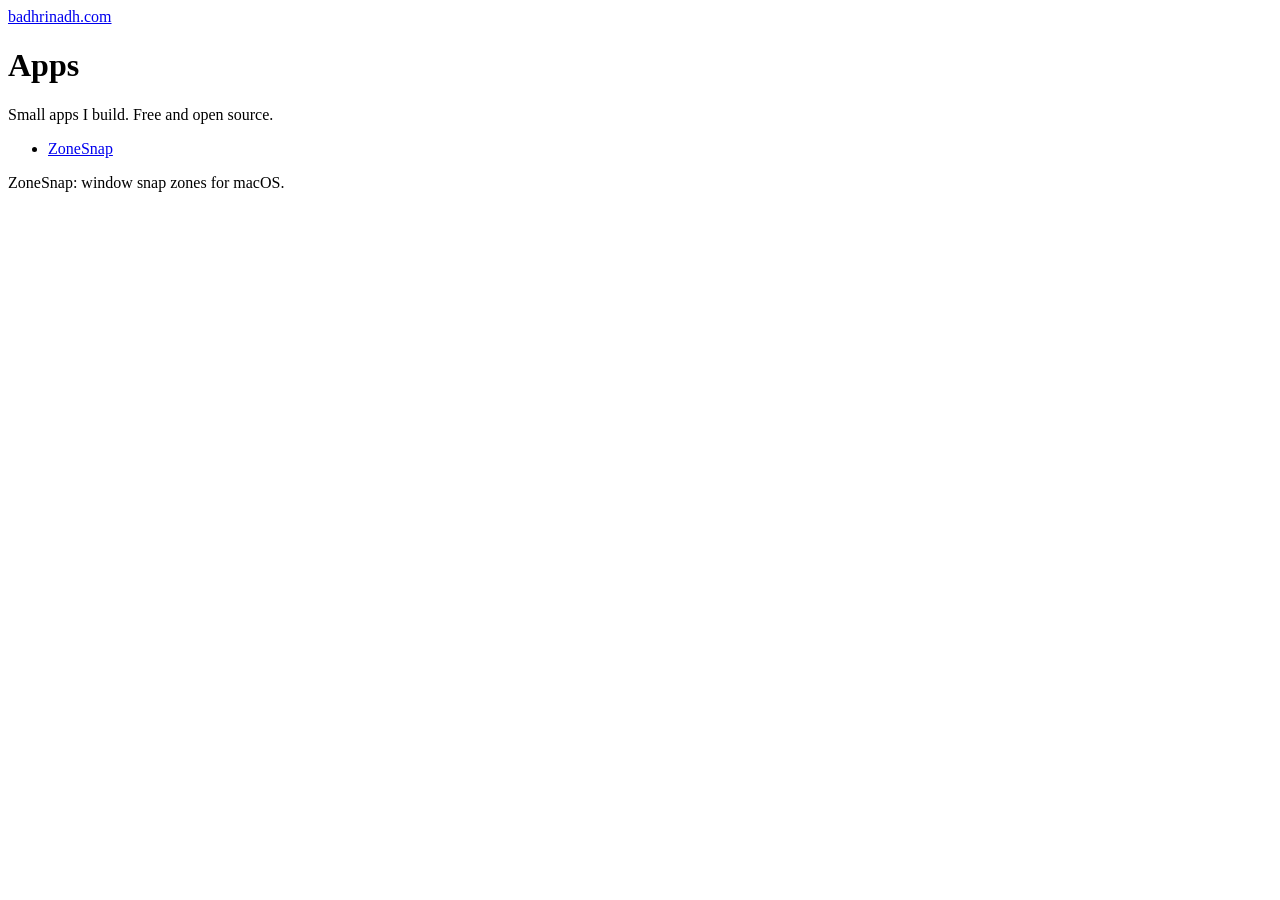
==== site/index.html @ aa6e45ac "Add apps.badhrinadh.com site and Cloudflare config" ====
<!DOCTYPE html>
<html lang="en">
<head>
<meta charset="utf-8">
<meta name="viewport" content="width=device-width, initial-scale=1, viewport-fit=cover">
<meta name="color-scheme" content="light dark">
<title>Apps</title>
<meta name="description" content="Small apps I build. Free and open source.">
<link rel="stylesheet" href="/assets/theme.css">
</head>
<body>
<main class="page wide">
  <a class="back" href="https://badhrinadh.com">badhrinadh.com</a>

  <h1>Apps</h1>
  <p class="lede">Small apps I build. Free and open source.</p>

  <ul class="games">
    <li><a href="/zonesnap/"><span class="name">ZoneSnap</span></a></li>
  </ul>

  <p class="keys">ZoneSnap: window snap zones for macOS.</p>
</main>
</body>
</html>
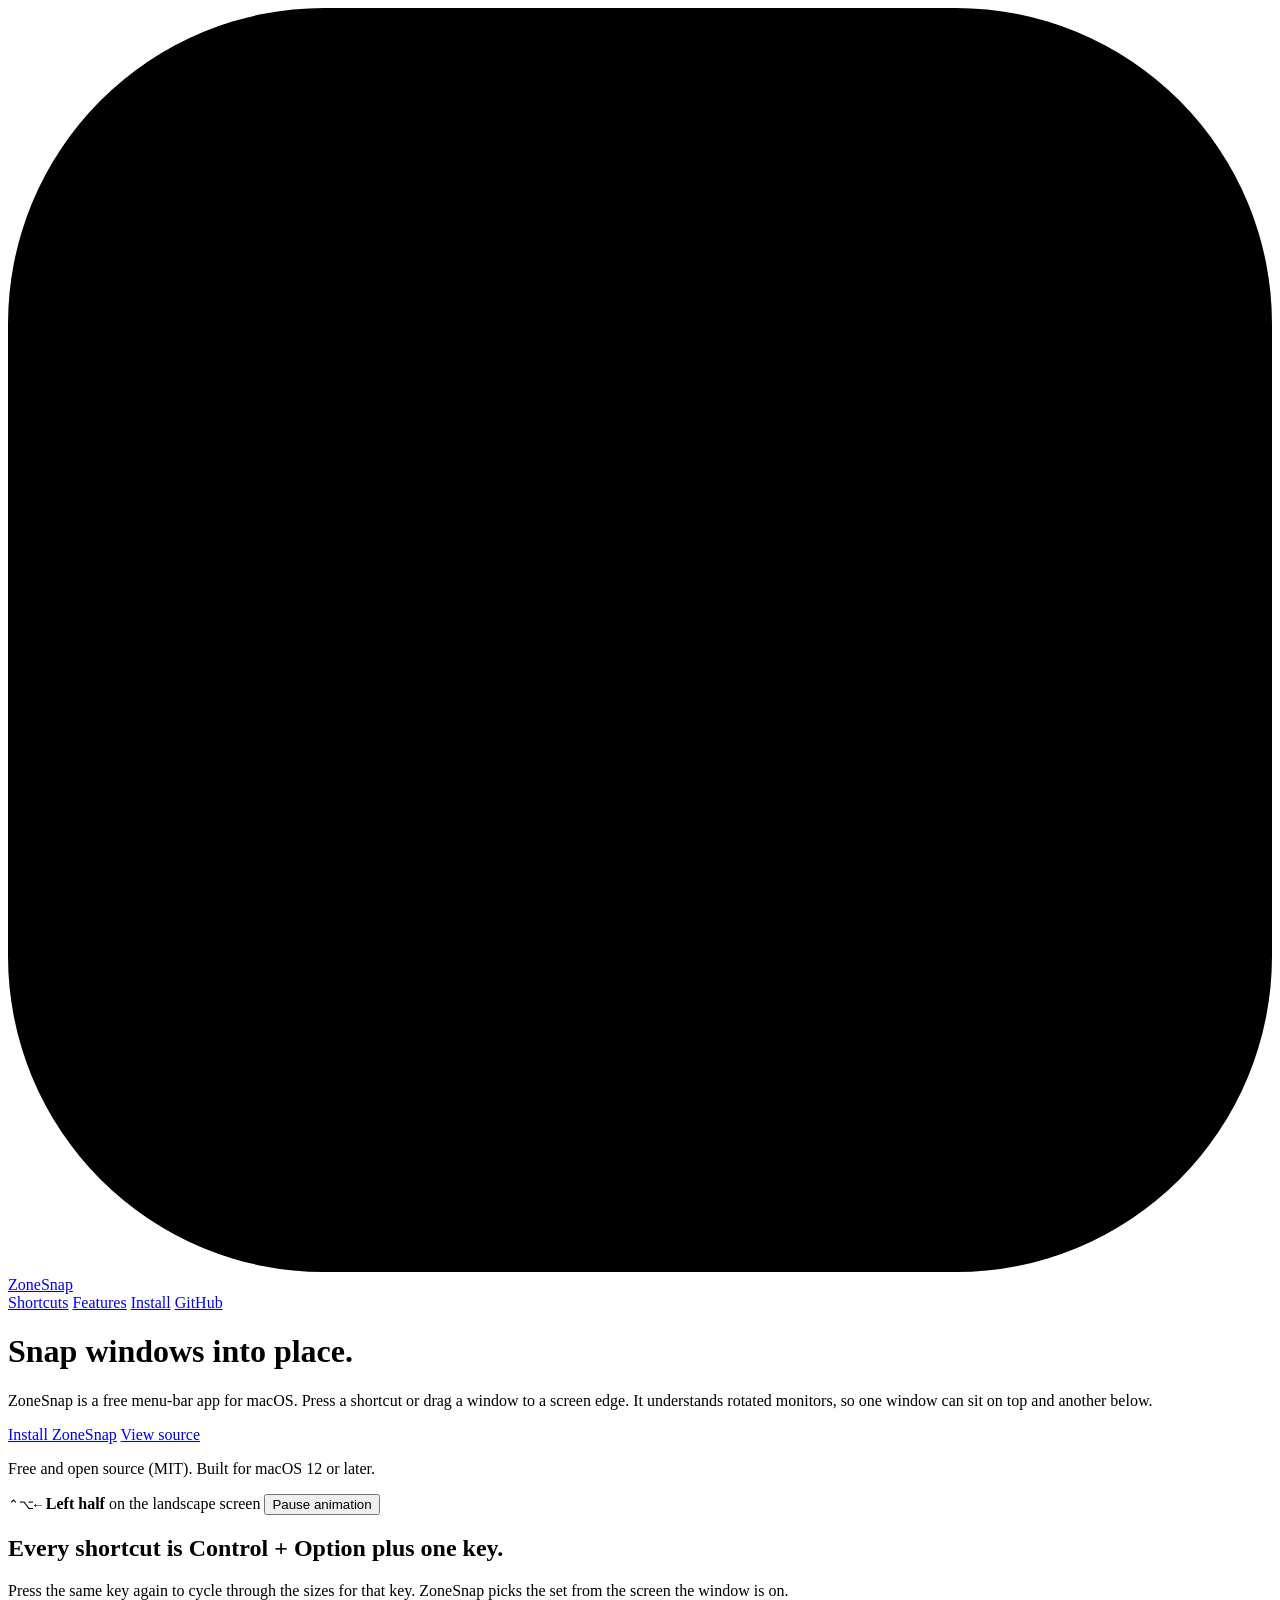
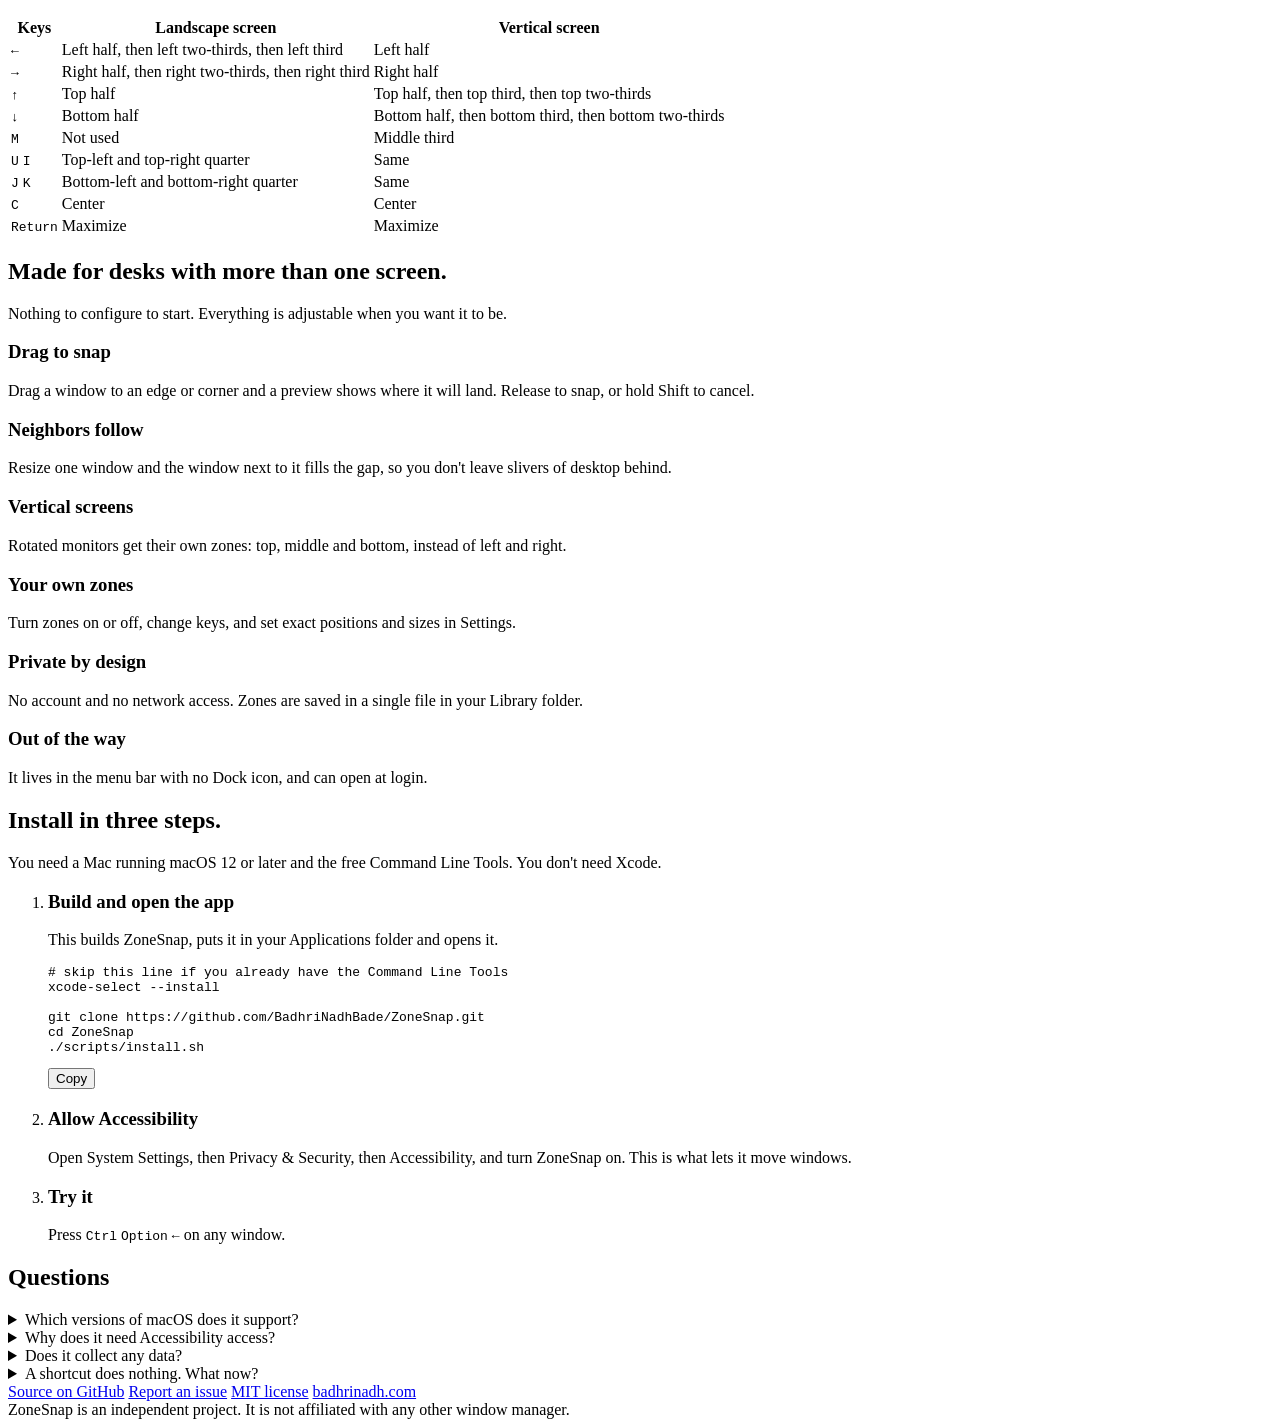
==== commit aa64940c: "Redesign app.badhrinadh.com as a landing page; fix subdomain" ====
--- a/site/index.html
+++ b/site/index.html
@@ -4,22 +4,229 @@
 <meta charset="utf-8">
 <meta name="viewport" content="width=device-width, initial-scale=1, viewport-fit=cover">
 <meta name="color-scheme" content="light dark">
-<title>Apps</title>
-<meta name="description" content="Small apps I build. Free and open source.">
+<title>ZoneSnap: window snap zones for macOS</title>
+<meta name="description" content="A free, open source menu-bar app that snaps windows into place with a shortcut or a drag. Works with rotated monitors.">
+<meta property="og:title" content="ZoneSnap">
+<meta property="og:description" content="Snap windows into place on macOS. Free and open source.">
+<meta property="og:type" content="website">
+<meta property="og:url" content="https://app.badhrinadh.com/">
+<link rel="canonical" href="https://app.badhrinadh.com/">
+<link rel="icon" href="data:image/svg+xml,%3Csvg xmlns='http://www.w3.org/2000/svg' viewBox='0 0 32 32'%3E%3Crect width='32' height='32' rx='8' fill='%230c7a86'/%3E%3Crect x='6' y='6' width='9' height='20' rx='2' fill='white'/%3E%3Crect x='17' y='6' width='9' height='9' rx='2' fill='white'/%3E%3Crect x='17' y='17' width='9' height='9' rx='2' fill='white' opacity='.55'/%3E%3C/svg%3E">
 <link rel="stylesheet" href="/assets/theme.css">
 </head>
 <body>
-<main class="page wide">
-  <a class="back" href="https://badhrinadh.com">badhrinadh.com</a>
-
-  <h1>Apps</h1>
-  <p class="lede">Small apps I build. Free and open source.</p>
-
-  <ul class="games">
-    <li><a href="/zonesnap/"><span class="name">ZoneSnap</span></a></li>
-  </ul>
-
-  <p class="keys">ZoneSnap: window snap zones for macOS.</p>
-</main>
+<div class="wrap">
+  <header class="top">
+    <a class="brand" href="/">
+      <svg viewBox="0 0 32 32" aria-hidden="true"><rect width="32" height="32" rx="8" fill="var(--zone)"/><rect x="6" y="6" width="9" height="20" rx="2" fill="var(--zone-ink)"/><rect x="17" y="6" width="9" height="9" rx="2" fill="var(--zone-ink)"/><rect x="17" y="17" width="9" height="9" rx="2" fill="var(--zone-ink)" opacity=".55"/></svg>
+      ZoneSnap
+    </a>
+    <nav aria-label="Page">
+      <a class="opt" href="#shortcuts">Shortcuts</a>
+      <a class="opt" href="#features">Features</a>
+      <a class="opt" href="#install">Install</a>
+      <a class="btn" href="https://github.com/BadhriNadhBade/ZoneSnap">GitHub</a>
+    </nav>
+  </header>
+
+  <main>
+    <div class="hero">
+      <div>
+        <h1>Snap windows into place.</h1>
+        <p class="lede">ZoneSnap is a free menu-bar app for macOS. Press a shortcut or drag a window to a screen edge. It understands rotated monitors, so one window can sit on top and another below.</p>
+        <div class="cta">
+          <a class="btn primary" href="#install">Install ZoneSnap</a>
+          <a class="btn" href="https://github.com/BadhriNadhBade/ZoneSnap">View source</a>
+        </div>
+        <p class="fine">Free and open source (MIT). Built for macOS 12 or later.</p>
+      </div>
+
+      <div class="demo">
+        <div class="desk" aria-hidden="true">
+          <div class="screen land" id="land">
+            <div class="win a" id="wa"><i></i></div>
+          </div>
+          <div class="screen port" id="port">
+            <div class="win b" id="wb"><i></i></div>
+            <div class="win c" id="wc"><i></i></div>
+          </div>
+        </div>
+        <div class="readout">
+          <span class="keys" id="keys" aria-hidden="true"></span>
+          <span class="what" id="what">Left half</span>
+          <button class="toggle" id="toggle" type="button" aria-pressed="false">Pause animation</button>
+        </div>
+      </div>
+    </div>
+
+    <section id="shortcuts">
+      <div class="head">
+        <h2>Every shortcut is Control + Option plus one key.</h2>
+        <p class="lede">Press the same key again to cycle through the sizes for that key. ZoneSnap picks the set from the screen the window is on.</p>
+      </div>
+      <div class="tablewrap">
+        <table>
+          <thead>
+            <tr><th scope="col">Keys</th><th scope="col">Landscape screen</th><th scope="col">Vertical screen</th></tr>
+          </thead>
+          <tbody>
+            <tr><td><kbd>←</kbd></td><td>Left half, then left two-thirds, then left third</td><td>Left half</td></tr>
+            <tr><td><kbd>→</kbd></td><td>Right half, then right two-thirds, then right third</td><td>Right half</td></tr>
+            <tr><td><kbd>↑</kbd></td><td>Top half</td><td>Top half, then top third, then top two-thirds</td></tr>
+            <tr><td><kbd>↓</kbd></td><td>Bottom half</td><td>Bottom half, then bottom third, then bottom two-thirds</td></tr>
+            <tr><td><kbd>M</kbd></td><td>Not used</td><td>Middle third</td></tr>
+            <tr><td><kbd>U</kbd> <kbd>I</kbd></td><td>Top-left and top-right quarter</td><td>Same</td></tr>
+            <tr><td><kbd>J</kbd> <kbd>K</kbd></td><td>Bottom-left and bottom-right quarter</td><td>Same</td></tr>
+            <tr><td><kbd>C</kbd></td><td>Center</td><td>Center</td></tr>
+            <tr><td><kbd>Return</kbd></td><td>Maximize</td><td>Maximize</td></tr>
+          </tbody>
+        </table>
+      </div>
+    </section>
+
+    <section id="features">
+      <div class="head">
+        <h2>Made for desks with more than one screen.</h2>
+        <p class="lede">Nothing to configure to start. Everything is adjustable when you want it to be.</p>
+      </div>
+      <div class="feats">
+        <div class="feat"><h3>Drag to snap</h3><p>Drag a window to an edge or corner and a preview shows where it will land. Release to snap, or hold Shift to cancel.</p></div>
+        <div class="feat"><h3>Neighbors follow</h3><p>Resize one window and the window next to it fills the gap, so you don't leave slivers of desktop behind.</p></div>
+        <div class="feat"><h3>Vertical screens</h3><p>Rotated monitors get their own zones: top, middle and bottom, instead of left and right.</p></div>
+        <div class="feat"><h3>Your own zones</h3><p>Turn zones on or off, change keys, and set exact positions and sizes in Settings.</p></div>
+        <div class="feat"><h3>Private by design</h3><p>No account and no network access. Zones are saved in a single file in your Library folder.</p></div>
+        <div class="feat"><h3>Out of the way</h3><p>It lives in the menu bar with no Dock icon, and can open at login.</p></div>
+      </div>
+    </section>
+
+    <section id="install">
+      <div class="head">
+        <h2>Install in three steps.</h2>
+        <p class="lede">You need a Mac running macOS 12 or later and the free Command Line Tools. You don't need Xcode.</p>
+      </div>
+      <ol class="steps">
+        <li>
+          <h3>Build and open the app</h3>
+          <p>This builds ZoneSnap, puts it in your Applications folder and opens it.</p>
+          <div class="code">
+<pre id="cmds"><code><span class="c"># skip this line if you already have the Command Line Tools</span>
+xcode-select --install
+
+git clone https://github.com/BadhriNadhBade/ZoneSnap.git
+cd ZoneSnap
+./scripts/install.sh</code></pre>
+            <button class="copy" id="copy" type="button">Copy</button>
+          </div>
+        </li>
+        <li>
+          <h3>Allow Accessibility</h3>
+          <p>Open System Settings, then Privacy &amp; Security, then Accessibility, and turn ZoneSnap on. This is what lets it move windows.</p>
+        </li>
+        <li>
+          <h3>Try it</h3>
+          <p>Press <kbd>Ctrl</kbd> <kbd>Option</kbd> <kbd>←</kbd> on any window.</p>
+        </li>
+      </ol>
+    </section>
+
+    <section id="faq">
+      <div class="head">
+        <h2>Questions</h2>
+        <p class="lede"></p>
+      </div>
+      <div class="faq">
+        <details>
+          <summary>Which versions of macOS does it support?</summary>
+          <p>ZoneSnap is built for macOS 12 (Monterey) and later, and has been tested on macOS 12. If you try it on a newer version, please <a href="https://github.com/BadhriNadhBade/ZoneSnap/issues">tell me how it went</a>.</p>
+        </details>
+        <details>
+          <summary>Why does it need Accessibility access?</summary>
+          <p>macOS only lets apps move and resize other apps' windows with that permission. ZoneSnap uses it for nothing else.</p>
+        </details>
+        <details>
+          <summary>Does it collect any data?</summary>
+          <p>No. There is no account, no analytics and no network access. The source is open, so you can check.</p>
+        </details>
+        <details>
+          <summary>A shortcut does nothing. What now?</summary>
+          <p>Another app may already use it, so change the key in Settings. If none of them work, open the ZoneSnap menu: if it starts with a warning about Accessibility, click it and turn ZoneSnap on. After a rebuild the old entry can go stale, so remove it with the minus button and add it again.</p>
+        </details>
+      </div>
+    </section>
+  </main>
+
+  <footer>
+    <div class="row">
+      <a href="https://github.com/BadhriNadhBade/ZoneSnap">Source on GitHub</a>
+      <a href="https://github.com/BadhriNadhBade/ZoneSnap/issues">Report an issue</a>
+      <a href="https://github.com/BadhriNadhBade/ZoneSnap/blob/main/LICENSE">MIT license</a>
+      <a href="https://badhrinadh.com">badhrinadh.com</a>
+    </div>
+    <div class="row">ZoneSnap is an independent project. It is not affiliated with any other window manager.</div>
+  </footer>
+</div>
+
+<script>
+(function () {
+  // Zones as fractions of a screen: x, y, w, h.
+  var Z = {
+    center: [.15, .1, .7, .8], left: [0, 0, .5, 1], left23: [0, 0, 2 / 3, 1],
+    full: [0, 0, 1, 1], top: [0, 0, 1, .5], bottom: [0, .5, 1, .5]
+  };
+  var win = { a: document.getElementById('wa'), b: document.getElementById('wb'), c: document.getElementById('wc') };
+  var state = { a: 'center', b: 'full', c: 'full' };
+  var steps = [
+    { w: 'a', z: 'left',   keys: ['⌃', '⌥', '←'], text: '<b>Left half</b> on the landscape screen' },
+    { w: 'a', z: 'left23', keys: ['⌃', '⌥', '←'], text: 'Press again: <b>left two-thirds</b>' },
+    { w: 'b', z: 'top',    keys: ['⌃', '⌥', '↑'], text: '<b>Top half</b> on the vertical screen' },
+    { w: 'c', z: 'bottom', keys: ['⌃', '⌥', '↓'], text: '<b>Bottom half</b> for the other window' },
+    { w: 'a', z: 'full',   keys: ['⌃', '⌥', '↩'], text: '<b>Maximize</b>' },
+    { w: 'a', z: 'center', keys: ['⌃', '⌥', 'C'], text: '<b>Center</b>', reset: true }
+  ];
+  var keysEl = document.getElementById('keys'), whatEl = document.getElementById('what');
+  var btn = document.getElementById('toggle');
+  var i = 0, timer = null;
+
+  function place(k) {
+    var z = Z[state[k]], s = win[k].style;
+    s.left = z[0] * 100 + '%'; s.top = z[1] * 100 + '%';
+    s.width = z[2] * 100 + '%'; s.height = z[3] * 100 + '%';
+  }
+  function render(step) {
+    for (var k in win) win[k].classList.toggle('hot', k === step.w);
+    keysEl.textContent = '';
+    step.keys.forEach(function (t) { var e = document.createElement('kbd'); e.textContent = t; keysEl.appendChild(e); });
+    whatEl.innerHTML = step.text;
+  }
+  function apply(n) {
+    var s = steps[n];
+    if (n === 0) { state = { a: 'center', b: 'full', c: 'full' }; place('b'); place('c'); }
+    state[s.w] = s.z;
+    place(s.w); if (n === 0) place('a');
+    render(s);
+  }
+  function tick() { apply(i); i = (i + 1) % steps.length; }
+  function play() { if (timer) return; timer = setInterval(tick, 2200); btn.textContent = 'Pause animation'; btn.setAttribute('aria-pressed', 'false'); }
+  function pause() { clearInterval(timer); timer = null; btn.textContent = 'Play animation'; btn.setAttribute('aria-pressed', 'true'); }
+
+  ['a', 'b', 'c'].forEach(place);
+  var reduce = window.matchMedia && matchMedia('(prefers-reduced-motion: reduce)').matches;
+  if (reduce) {
+    for (var n = 0; n < 4; n++) apply(n);
+    i = 4; pause();
+  } else {
+    tick(); play();
+  }
+  btn.addEventListener('click', function () { timer ? pause() : play(); });
+
+  var copy = document.getElementById('copy');
+  copy.addEventListener('click', function () {
+    var text = document.getElementById('cmds').innerText;
+    var done = function (ok) { copy.textContent = ok ? 'Copied' : 'Press Cmd+C'; setTimeout(function () { copy.textContent = 'Copy'; }, 1600); };
+    if (navigator.clipboard) navigator.clipboard.writeText(text).then(function () { done(true); }, function () { done(false); });
+    else done(false);
+  });
+})();
+</script>
 </body>
 </html>
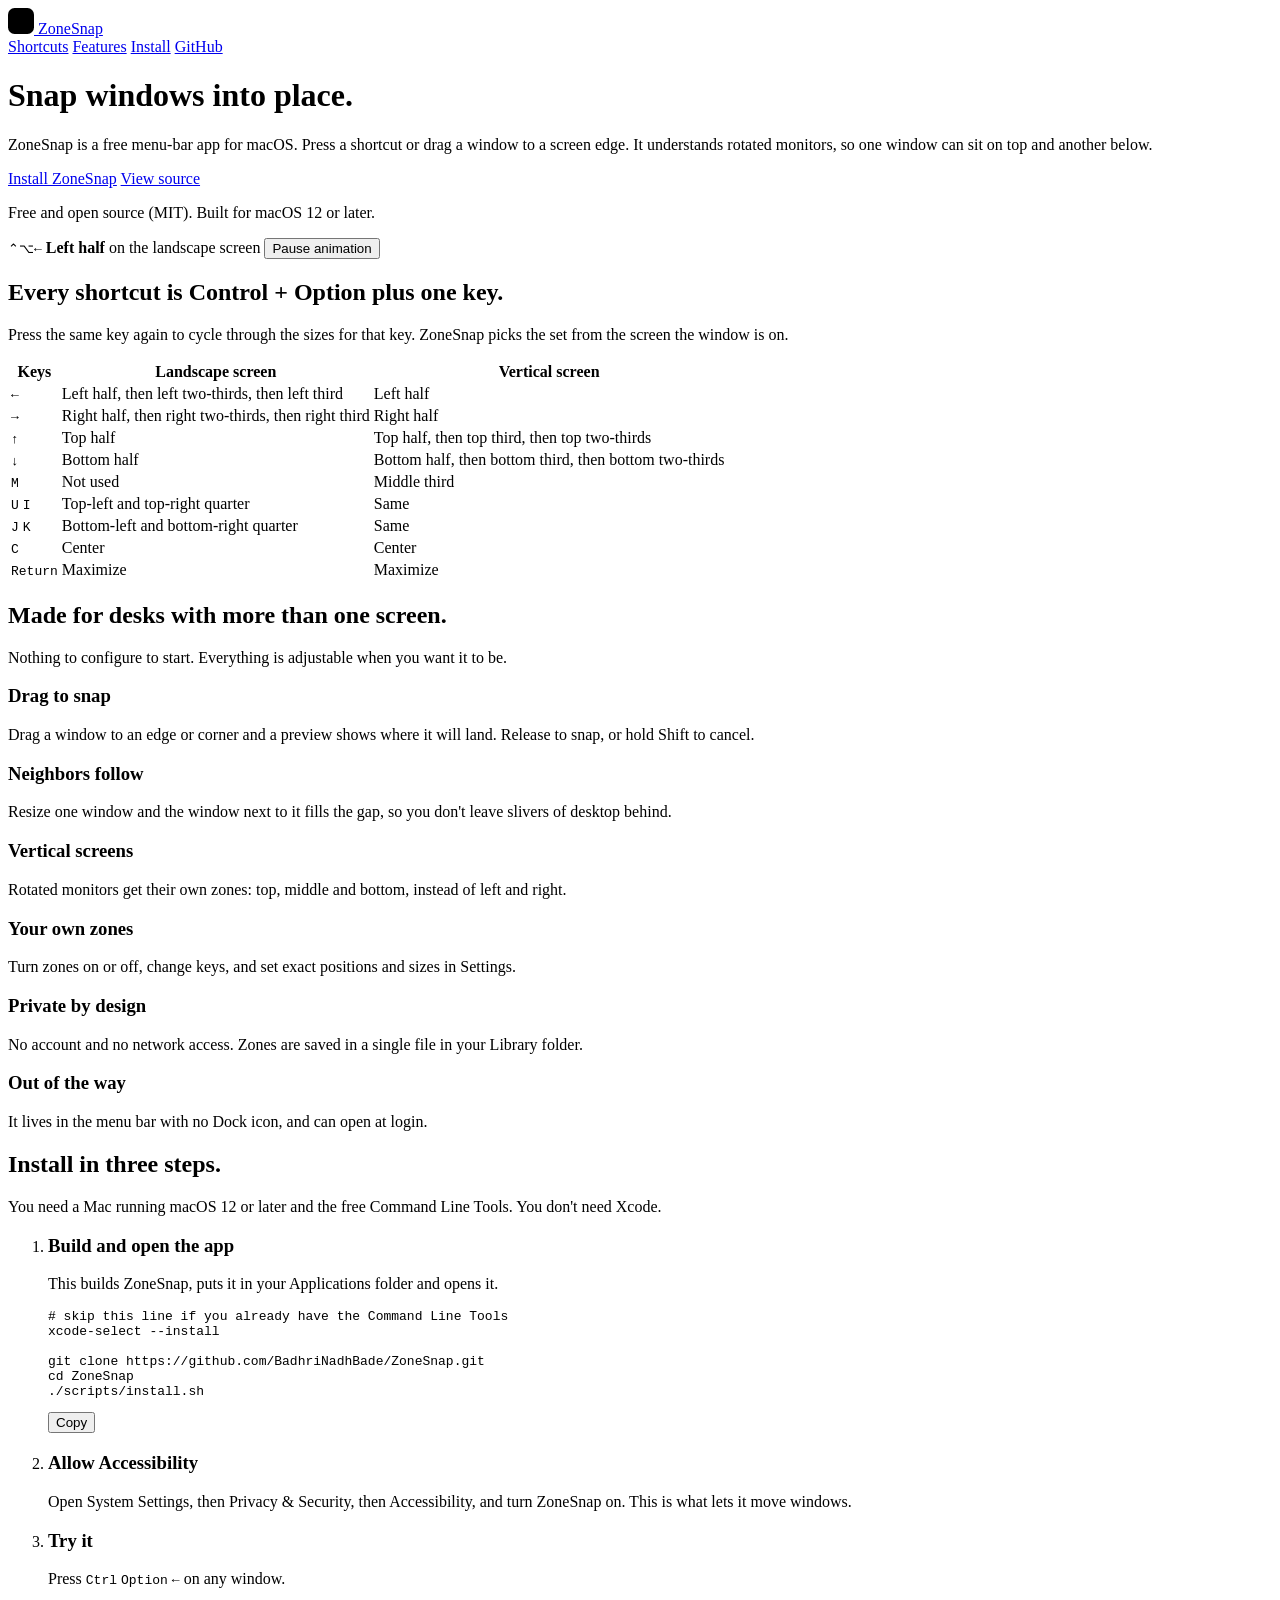
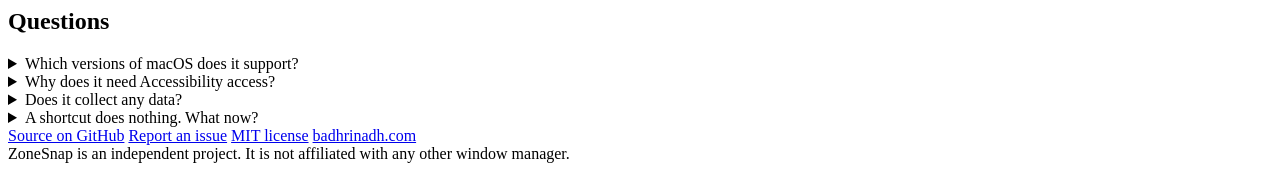
==== commit f45e334a: "Fix logo fill and bust stale CSS cache" ====
--- a/site/index.html
+++ b/site/index.html
@@ -12,13 +12,13 @@
 <meta property="og:url" content="https://app.badhrinadh.com/">
 <link rel="canonical" href="https://app.badhrinadh.com/">
 <link rel="icon" href="data:image/svg+xml,%3Csvg xmlns='http://www.w3.org/2000/svg' viewBox='0 0 32 32'%3E%3Crect width='32' height='32' rx='8' fill='%230c7a86'/%3E%3Crect x='6' y='6' width='9' height='20' rx='2' fill='white'/%3E%3Crect x='17' y='6' width='9' height='9' rx='2' fill='white'/%3E%3Crect x='17' y='17' width='9' height='9' rx='2' fill='white' opacity='.55'/%3E%3C/svg%3E">
-<link rel="stylesheet" href="/assets/theme.css">
+<link rel="stylesheet" href="/assets/theme.css?v=2">
 </head>
 <body>
 <div class="wrap">
   <header class="top">
     <a class="brand" href="/">
-      <svg viewBox="0 0 32 32" aria-hidden="true"><rect width="32" height="32" rx="8" fill="var(--zone)"/><rect x="6" y="6" width="9" height="20" rx="2" fill="var(--zone-ink)"/><rect x="17" y="6" width="9" height="9" rx="2" fill="var(--zone-ink)"/><rect x="17" y="17" width="9" height="9" rx="2" fill="var(--zone-ink)" opacity=".55"/></svg>
+      <svg viewBox="0 0 32 32" width="26" height="26" aria-hidden="true"><rect width="32" height="32" rx="8" class="lg-bg"/><rect x="6" y="6" width="9" height="20" rx="2" class="lg-fg"/><rect x="17" y="6" width="9" height="9" rx="2" class="lg-fg"/><rect x="17" y="17" width="9" height="9" rx="2" class="lg-fg" opacity=".55"/></svg>
       ZoneSnap
     </a>
     <nav aria-label="Page">
